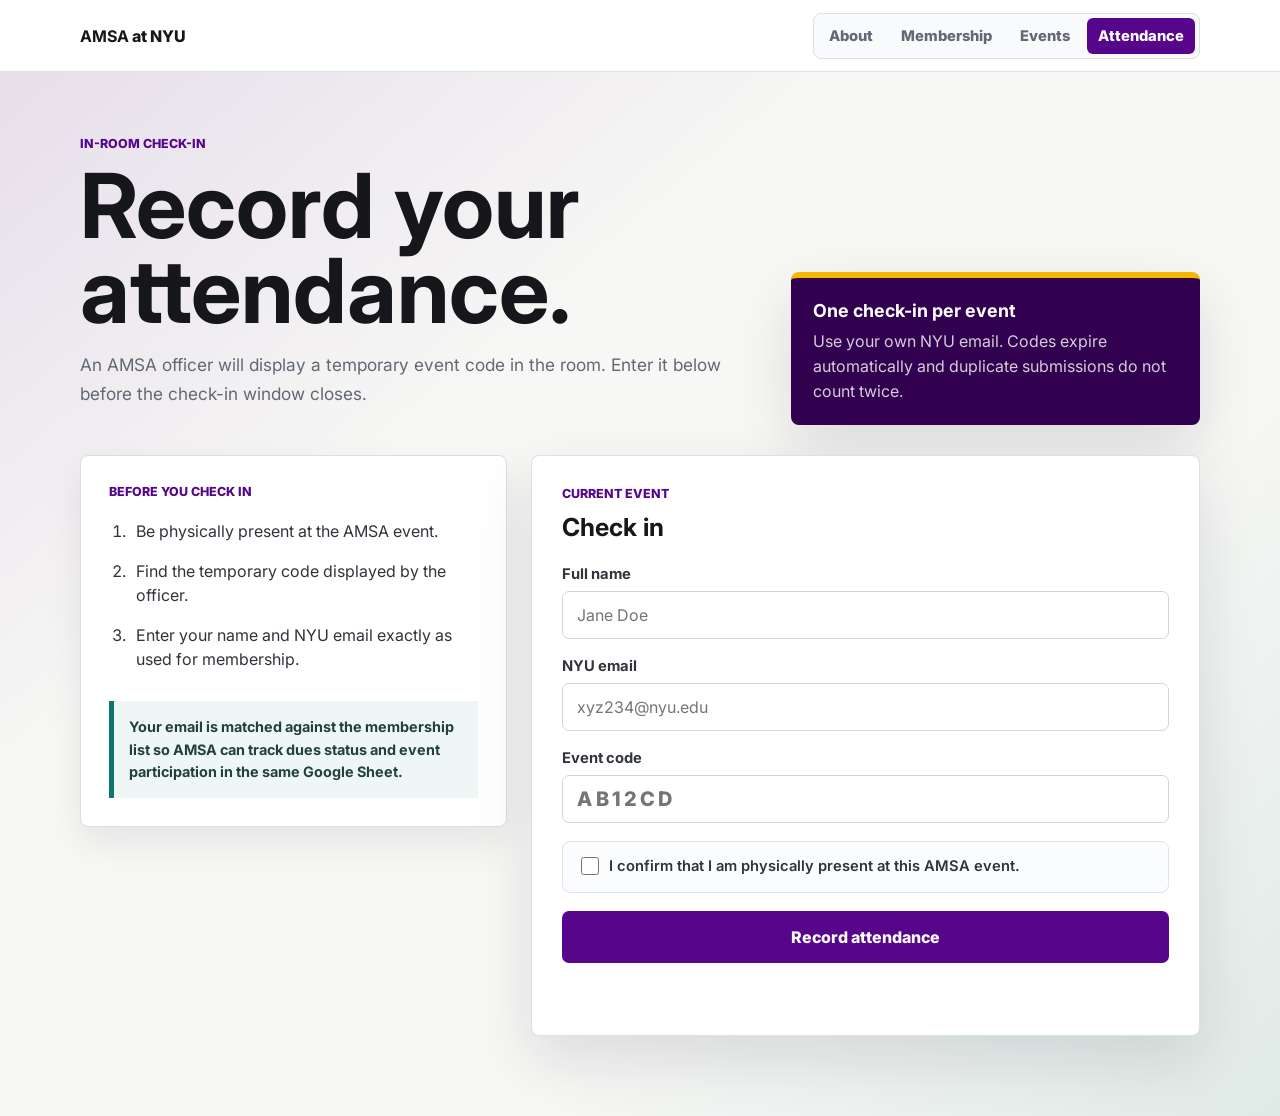
==== attendance.html @ e2c74c84 "Add secure event attendance tracking" ====
<!doctype html>
<html lang="en">
  <head>
    <meta charset="UTF-8" />
    <meta name="viewport" content="width=device-width, initial-scale=1.0" />
    <title>AMSA at NYU Attendance</title>
    <link rel="icon" href="assets/favicon.svg" type="image/svg+xml" />
    <link rel="preconnect" href="https://fonts.googleapis.com" />
    <link rel="preconnect" href="https://fonts.gstatic.com" crossorigin />
    <link
      href="https://fonts.googleapis.com/css2?family=Inter:wght@400;500;600;700;800&display=swap"
      rel="stylesheet"
    />
    <link rel="stylesheet" href="styles.css" />
  </head>
  <body>
    <header class="site-header">
      <a class="site-brand" href="index.html">
        <span><strong>AMSA</strong> at NYU</span>
      </a>
      <nav class="site-nav" aria-label="Primary navigation">
        <a href="index.html">About</a>
        <a href="membership.html">Membership</a>
        <a href="events.html">Events</a>
        <a class="is-active" href="attendance.html">Attendance</a>
      </nav>
    </header>

    <main class="attendance-page">
      <section class="attendance-intro">
        <div>
          <p class="section-kicker">In-room check-in</p>
          <h1>Record your attendance.</h1>
          <p>
            An AMSA officer will display a temporary event code in the room.
            Enter it below before the check-in window closes.
          </p>
        </div>
        <aside class="attendance-rule" aria-label="How attendance check-in works">
          <strong>One check-in per event</strong>
          <p>
            Use your own NYU email. Codes expire automatically and duplicate
            submissions do not count twice.
          </p>
        </aside>
      </section>

      <section class="attendance-workspace" aria-label="Event attendance form">
        <div class="attendance-steps">
          <p class="section-kicker">Before you check in</p>
          <ol>
            <li>Be physically present at the AMSA event.</li>
            <li>Find the temporary code displayed by the officer.</li>
            <li>Enter your name and NYU email exactly as used for membership.</li>
          </ol>
          <p class="attendance-note">
            Your email is matched against the membership list so AMSA can track
            dues status and event participation in the same Google Sheet.
          </p>
        </div>

        <form class="signup-form attendance-form" id="attendanceForm">
          <div class="form-header">
            <p class="section-kicker">Current event</p>
            <h2>Check in</h2>
          </div>

          <label>
            <span>Full name</span>
            <input
              id="attendanceName"
              name="fullName"
              type="text"
              autocomplete="name"
              placeholder="Jane Doe"
              required
            />
          </label>

          <label>
            <span>NYU email</span>
            <input
              id="attendanceEmail"
              name="email"
              type="email"
              autocomplete="email"
              placeholder="xyz234@nyu.edu"
              pattern="^[A-Za-z0-9._%+-]+@nyu\.edu$"
              required
            />
          </label>

          <label>
            <span>Event code</span>
            <input
              id="attendanceCode"
              name="eventCode"
              class="event-code-input"
              type="text"
              inputmode="text"
              autocomplete="one-time-code"
              autocapitalize="characters"
              maxlength="8"
              placeholder="AB12CD"
              required
            />
          </label>

          <label class="check-row">
            <input id="inRoom" name="inRoom" type="checkbox" required />
            <span>I confirm that I am physically present at this AMSA event.</span>
          </label>

          <button class="submit-button" type="submit">
            <span>Record attendance</span>
          </button>

          <p class="status" id="attendanceStatus" role="status" aria-live="polite"></p>
        </form>
      </section>
    </main>

    <script src="config.js"></script>
    <script src="attendance.js"></script>
  </body>
</html>
---- styles.css ----
:root {
  color-scheme: light;
  --ink: #16171a;
  --muted: #626874;
  --line: #d9dde5;
  --panel: #ffffff;
  --soft: #f4f6f8;
  --violet: #57068c;
  --violet-dark: #31004f;
  --gold: #f5b700;
  --teal: #0f766e;
  --coral: #c2410c;
  --sky: #0ea5e9;
  --shadow: 0 24px 60px rgba(17, 24, 39, 0.12);
}

* {
  box-sizing: border-box;
}

body {
  margin: 0;
  font-family: Inter, system-ui, -apple-system, BlinkMacSystemFont, "Segoe UI", sans-serif;
  color: var(--ink);
  background: var(--soft);
}

a {
  color: inherit;
}

button,
input {
  font: inherit;
}

.site-header {
  position: sticky;
  top: 0;
  z-index: 10;
  display: flex;
  align-items: center;
  justify-content: space-between;
  gap: 20px;
  min-height: 72px;
  padding: 12px max(20px, calc((100vw - 1120px) / 2));
  border-bottom: 1px solid rgba(217, 221, 229, 0.86);
  background: rgba(255, 255, 255, 0.92);
  backdrop-filter: blur(16px);
}

.site-brand {
  display: inline-flex;
  align-items: center;
  color: var(--ink);
  font-weight: 800;
  text-decoration: none;
}

.site-brand span {
  white-space: nowrap;
}

.site-nav {
  display: flex;
  align-items: center;
  gap: 6px;
  padding: 4px;
  border: 1px solid var(--line);
  border-radius: 8px;
  background: #f9fafb;
}

.site-nav a {
  padding: 9px 11px;
  border-radius: 6px;
  color: var(--muted);
  font-size: 0.92rem;
  font-weight: 800;
  text-decoration: none;
}

.site-nav a:hover,
.site-nav a.is-active {
  color: #fff;
  background: var(--violet);
}

.page-shell {
  min-height: 100vh;
  background: #f7f7f5;
}

.about-page {
  background:
    linear-gradient(140deg, rgba(87, 6, 140, 0.09), transparent 34%),
    linear-gradient(315deg, rgba(14, 165, 233, 0.11), transparent 32%),
    #f7f7f5;
}

.about-hero {
  width: min(1120px, calc(100% - 40px));
  min-height: calc(100vh - 72px);
  margin: 0 auto;
  padding: 66px 0 48px;
  display: grid;
  grid-template-columns: minmax(0, 1.08fr) minmax(220px, 0.52fr);
  gap: 54px;
  align-items: center;
}

.about-hero h1 {
  max-width: 840px;
  color: var(--ink);
  font-size: clamp(3.1rem, 7vw, 6.9rem);
}

.about-hero p {
  max-width: 720px;
  color: var(--muted);
  font-size: clamp(1.02rem, 1.8vw, 1.24rem);
  line-height: 1.65;
}

.about-hero__mark {
  display: grid;
  place-items: center;
  min-height: 360px;
  border-radius: 8px;
  background:
    linear-gradient(135deg, rgba(87, 6, 140, 0.12), rgba(14, 165, 233, 0.12)),
    #fff;
  box-shadow: 0 24px 60px rgba(17, 24, 39, 0.1);
}

.about-hero__mark img {
  width: min(260px, 44vw);
  height: auto;
  filter: drop-shadow(0 24px 52px rgba(87, 6, 140, 0.22));
}

.hero-actions {
  display: flex;
  align-items: center;
  gap: 12px;
  flex-wrap: wrap;
}

.primary-link {
  display: inline-flex;
  align-items: center;
  justify-content: center;
  min-height: 48px;
  margin-top: 10px;
  padding: 0 16px;
  border-radius: 7px;
  color: #fff;
  background: var(--violet);
  font-weight: 800;
  text-decoration: none;
  box-shadow: 0 14px 28px rgba(87, 6, 140, 0.2);
  transition: transform 160ms ease, box-shadow 160ms ease, background 160ms ease;
}

.primary-link:hover {
  background: var(--violet-dark);
  box-shadow: 0 18px 34px rgba(87, 6, 140, 0.28);
  transform: translateY(-2px);
}

.secondary-link {
  display: inline-flex;
  align-items: center;
  justify-content: center;
  min-height: 48px;
  margin-top: 10px;
  padding: 0 16px;
  border: 1px solid rgba(87, 6, 140, 0.24);
  border-radius: 7px;
  color: var(--violet);
  background: #fff;
  font-weight: 800;
  text-decoration: none;
  transition: transform 160ms ease, box-shadow 160ms ease, border-color 160ms ease;
}

.secondary-link:hover {
  border-color: var(--violet);
  box-shadow: 0 14px 28px rgba(17, 24, 39, 0.1);
  transform: translateY(-2px);
}

.about-band {
  background:
    linear-gradient(90deg, var(--violet), #7c3aed 56%, var(--teal));
  color: #fff;
}

.about-band p {
  width: min(1120px, calc(100% - 40px));
  margin: 0 auto;
  padding: 36px 0;
  font-size: clamp(1.12rem, 2vw, 1.45rem);
  font-weight: 800;
  line-height: 1.45;
}

.about-story {
  width: min(1120px, calc(100% - 40px));
  margin: 0 auto;
  padding: 62px 0 0;
  display: grid;
  grid-template-columns: minmax(240px, 0.8fr) minmax(0, 1.2fr);
  gap: 42px;
}

.about-story h2 {
  font-size: clamp(2rem, 4.4vw, 4.2rem);
  line-height: 1;
}

.about-story__copy {
  display: grid;
  gap: 16px;
}

.about-story__copy p {
  margin: 0;
  color: #30343b;
  font-size: 1.03rem;
  line-height: 1.68;
}

.about-grid,
.about-split,
.about-connect {
  width: min(1120px, calc(100% - 40px));
  margin: 0 auto;
}

.about-grid {
  padding: 58px 0;
  display: grid;
  grid-template-columns: repeat(3, 1fr);
  gap: 16px;
}

.about-grid article {
  min-height: 260px;
  padding: 24px;
  border: 1px solid var(--line);
  border-radius: 8px;
  background: #fff;
  box-shadow: 0 16px 36px rgba(17, 24, 39, 0.08);
  transition:
    transform 180ms ease,
    box-shadow 180ms ease,
    border-color 180ms ease,
    background 180ms ease;
}

.about-grid article:nth-child(1) {
  border-top: 6px solid var(--violet);
}

.about-grid article:nth-child(2) {
  border-top: 6px solid var(--teal);
}

.about-grid article:nth-child(3) {
  border-top: 6px solid var(--gold);
}

.about-grid article:hover {
  border-color: rgba(87, 6, 140, 0.34);
  background: #fffdf7;
  box-shadow: 0 24px 48px rgba(17, 24, 39, 0.14);
  transform: translateY(-8px);
}

.about-grid h2 {
  font-size: 1.45rem;
}

.about-grid p {
  color: var(--muted);
  line-height: 1.58;
}

.about-split {
  padding: 0 0 70px;
  display: grid;
  grid-template-columns: minmax(220px, 0.7fr) minmax(0, 1.3fr);
  gap: 34px;
}

.about-split h2 {
  font-size: clamp(2rem, 4vw, 3.5rem);
  line-height: 1;
}

.about-list {
  display: grid;
  gap: 12px;
}

.about-list p {
  margin: 0;
  padding: 16px 18px;
  border-left: 5px solid var(--teal);
  background: #fff;
  color: var(--ink);
  font-weight: 800;
  line-height: 1.45;
}

.about-connect {
  margin-bottom: 70px;
  padding: 30px;
  display: flex;
  align-items: center;
  justify-content: space-between;
  gap: 24px;
  border-radius: 8px;
  color: #fff;
  background:
    linear-gradient(135deg, rgba(49, 0, 79, 0.96), rgba(87, 6, 140, 0.9)),
    var(--violet);
  box-shadow: var(--shadow);
}

.about-connect h2 {
  max-width: 720px;
  margin-bottom: 0;
  font-size: clamp(1.6rem, 3vw, 2.6rem);
}

.about-connect .section-kicker {
  color: #e9d5ff;
}

.connect-links {
  display: flex;
  flex-direction: column;
  gap: 12px;
  align-items: stretch;
  justify-content: center;
}

.secondary-link--light {
  flex: 0 0 auto;
  border-color: rgba(255, 255, 255, 0.42);
  color: var(--violet);
  background: #fff;
}

.hero {
  position: relative;
  min-height: clamp(460px, 62vh, 660px);
  display: flex;
  align-items: end;
  overflow: hidden;
  isolation: isolate;
}

.hero__image,
.hero__shade {
  position: absolute;
  inset: 0;
}

.hero__image {
  width: 100%;
  height: 100%;
  object-fit: cover;
  z-index: -2;
}

.hero__shade {
  background:
    linear-gradient(90deg, rgba(9, 10, 13, 0.76) 0%, rgba(9, 10, 13, 0.46) 43%, rgba(9, 10, 13, 0.08) 100%),
    linear-gradient(180deg, rgba(9, 10, 13, 0.03), rgba(9, 10, 13, 0.5));
  z-index: -1;
}

.hero__content {
  width: min(1120px, calc(100% - 40px));
  margin: 0 auto;
  padding: 0 0 62px;
  color: #fff;
}

.hero__brand-row {
  display: flex;
  align-items: center;
  gap: 18px;
  flex-wrap: wrap;
  margin-top: 42px;
  margin-bottom: 20px;
}

.hero__logo {
  display: block;
  height: auto;
  filter: drop-shadow(0 18px 38px rgba(0, 0, 0, 0.24));
}

.hero__logo--nyu {
  width: min(120px, 26vw);
}

.eyebrow,
.section-kicker {
  margin: 0 0 12px;
  font-size: 0.78rem;
  font-weight: 800;
  letter-spacing: 0;
  text-transform: uppercase;
}

.eyebrow {
  color: #d8c8ff;
}

.hero__club-name {
  font-size: clamp(1.05rem, 2.2vw, 1.7rem);
  font-weight: 900;
  color: #fff;
  text-transform: none;
}

.hero__club-name span {
  font-size: 1.45em;
  font-weight: 900;
}

h1,
h2,
p {
  margin-top: 0;
}

h1 {
  max-width: 720px;
  margin-bottom: 18px;
  font-size: clamp(3rem, 7vw, 6.6rem);
  line-height: 0.95;
  letter-spacing: 0;
}

.hero__copy {
  max-width: 620px;
  margin-bottom: 0;
  font-size: clamp(1rem, 2vw, 1.28rem);
  line-height: 1.55;
  color: rgba(255, 255, 255, 0.88);
}

.workspace {
  width: min(1120px, calc(100% - 40px));
  margin: -52px auto 0;
  padding-bottom: 64px;
  position: relative;
  display: grid;
  grid-template-columns: minmax(280px, 0.82fr) minmax(320px, 1.18fr);
  gap: 24px;
}

.payment-panel,
.signup-form {
  background: var(--panel);
  border: 1px solid rgba(217, 221, 229, 0.9);
  border-radius: 8px;
  box-shadow: var(--shadow);
}

.payment-panel {
  padding: 28px;
  display: flex;
  flex-direction: column;
  gap: 26px;
}

.section-kicker {
  color: var(--violet);
}

h2 {
  margin-bottom: 10px;
  font-size: 1.55rem;
  line-height: 1.18;
  letter-spacing: 0;
}

.payment-panel p,
.fine-print {
  color: var(--muted);
  line-height: 1.58;
}

.required-note {
  display: block;
  margin: 10px 0;
  color: var(--ink);
}

.payment-methods {
  display: grid;
  gap: 12px;
}

.payment-method {
  border: 1px solid var(--line);
  border-radius: 8px;
  padding: 16px;
  display: grid;
  gap: 6px;
  background: #fbfcfd;
}

.payment-method span {
  color: var(--muted);
  font-size: 0.86rem;
  font-weight: 700;
}

.payment-method strong {
  overflow-wrap: anywhere;
}

.fine-print {
  margin: auto 0 0;
  font-size: 0.88rem;
}

code {
  padding: 0.14rem 0.32rem;
  border-radius: 5px;
  background: #eef0f4;
}

.signup-form {
  padding: 30px;
  display: grid;
  gap: 18px;
}

.form-header {
  margin-bottom: 4px;
}

.form-header h2 {
  margin-bottom: 0;
}

label {
  display: grid;
  gap: 8px;
}

label > span,
legend {
  color: #30343b;
  font-size: 0.92rem;
  font-weight: 700;
}

input[type="text"],
input[type="email"],
input[type="tel"] {
  width: 100%;
  min-height: 48px;
  border: 1px solid #cfd5df;
  border-radius: 7px;
  padding: 0 14px;
  background: #fff;
  color: var(--ink);
}

input[type="text"]:focus,
input[type="email"]:focus,
input[type="tel"]:focus {
  outline: 3px solid rgba(87, 6, 140, 0.18);
  border-color: var(--violet);
}

fieldset {
  margin: 0;
  padding: 0;
  border: 0;
  display: grid;
  gap: 8px;
}

.segmented {
  display: grid;
  grid-template-columns: 1fr 1fr;
  border: 1px solid #cfd5df;
  border-radius: 8px;
  overflow: hidden;
}

.segmented label {
  display: block;
  cursor: pointer;
}

.segmented input {
  position: absolute;
  opacity: 0;
  pointer-events: none;
}

.segmented span {
  display: grid;
  min-height: 46px;
  place-items: center;
  color: var(--muted);
  font-weight: 800;
  background: #fff;
}

.segmented label + label span {
  border-left: 1px solid #cfd5df;
}

.segmented input:checked + span {
  color: #fff;
  background: var(--teal);
}

.check-row {
  grid-template-columns: 20px 1fr;
  align-items: start;
  gap: 12px;
  padding: 14px;
  border: 1px solid #dfe3ea;
  border-radius: 8px;
  background: #fbfcfd;
}

.check-row input {
  width: 18px;
  height: 18px;
  margin-top: 1px;
  accent-color: var(--violet);
}

.check-row span {
  color: #30343b;
  font-weight: 600;
  line-height: 1.45;
}

.submit-button {
  min-height: 52px;
  border: 0;
  border-radius: 7px;
  background: var(--violet);
  color: #fff;
  font-weight: 800;
  cursor: pointer;
  transition: transform 160ms ease, background 160ms ease;
}

.submit-button:hover {
  background: #46116d;
  transform: translateY(-1px);
}

.submit-button:disabled {
  cursor: progress;
  background: #8e7aa1;
  transform: none;
}

.status {
  min-height: 24px;
  margin: 0;
  color: var(--muted);
  font-weight: 700;
  line-height: 1.45;
}

.status.is-success {
  color: var(--teal);
}

.status.is-error {
  color: var(--coral);
}

.directory-page {
  width: min(1120px, calc(100% - 40px));
  margin: 0 auto;
  padding: 64px 0;
}

.directory-hero {
  max-width: 760px;
  margin-bottom: 28px;
}

.directory-hero h1 {
  color: var(--ink);
}

.directory-hero p {
  color: var(--muted);
  font-size: 1.1rem;
  line-height: 1.6;
}

.directory-toolbar {
  margin-bottom: 18px;
  padding: 14px 16px;
  border: 1px solid var(--line);
  border-radius: 8px;
  background: #fff;
}

.directory-toolbar p {
  margin: 0;
  color: var(--muted);
  font-weight: 700;
}

.listing-grid {
  display: grid;
  grid-template-columns: repeat(auto-fit, minmax(280px, 1fr));
  gap: 16px;
}

.listing-card,
.empty-state {
  min-height: 210px;
  padding: 22px;
  border: 1px solid var(--line);
  border-radius: 8px;
  background: #fff;
  box-shadow: 0 16px 36px rgba(17, 24, 39, 0.08);
}

.attendance-page {
  min-height: calc(100vh - 72px);
  padding: 64px 0 80px;
  background:
    linear-gradient(140deg, rgba(87, 6, 140, 0.1), transparent 34%),
    linear-gradient(315deg, rgba(15, 118, 110, 0.1), transparent 32%),
    #f7f7f5;
}

.attendance-intro,
.attendance-workspace {
  width: min(1120px, calc(100% - 40px));
  margin: 0 auto;
}

.attendance-intro {
  display: grid;
  grid-template-columns: minmax(0, 1.25fr) minmax(260px, 0.75fr);
  gap: 28px;
  align-items: end;
  margin-bottom: 30px;
}

.attendance-intro h1 {
  max-width: 780px;
  font-size: clamp(3rem, 7vw, 6rem);
}

.attendance-intro > div > p:last-child {
  max-width: 680px;
  color: var(--muted);
  font-size: 1.08rem;
  line-height: 1.65;
}

.attendance-rule {
  padding: 22px;
  border-top: 6px solid var(--gold);
  border-radius: 8px;
  color: #fff;
  background: var(--violet-dark);
  box-shadow: var(--shadow);
}

.attendance-rule strong {
  display: block;
  margin-bottom: 8px;
  font-size: 1.12rem;
}

.attendance-rule p {
  margin: 0;
  color: rgba(255, 255, 255, 0.8);
  line-height: 1.55;
}

.attendance-workspace {
  display: grid;
  grid-template-columns: minmax(260px, 0.78fr) minmax(320px, 1.22fr);
  gap: 24px;
  align-items: start;
}

.attendance-steps {
  padding: 28px;
  border: 1px solid var(--line);
  border-radius: 8px;
  background: #fff;
  box-shadow: 0 16px 36px rgba(17, 24, 39, 0.08);
}

.attendance-steps ol {
  margin: 0;
  padding-left: 1.3rem;
  color: #30343b;
}

.attendance-steps li {
  padding: 8px 0 8px 6px;
  line-height: 1.5;
}

.attendance-note {
  margin: 22px 0 0;
  padding: 15px;
  border-left: 5px solid var(--teal);
  background: #eef7f6;
  color: #23403d;
  font-size: 0.9rem;
  font-weight: 700;
  line-height: 1.55;
}

.attendance-form {
  box-shadow: var(--shadow);
}

.event-code-input {
  font-size: 1.25rem;
  font-weight: 800;
  letter-spacing: 0.16em;
  text-transform: uppercase;
}

.listing-card {
  display: flex;
  flex-direction: column;
  gap: 18px;
}

.listing-card h2,
.empty-state h2 {
  margin-bottom: 8px;
  font-size: 1.22rem;
}

.listing-card p,
.empty-state p {
  color: var(--muted);
  line-height: 1.55;
}

.card-kicker,
.card-meta {
  margin-bottom: 8px;
  font-size: 0.84rem;
  font-weight: 800;
}

.card-kicker {
  color: var(--violet);
  text-transform: uppercase;
}

.tag-row {
  display: flex;
  flex-wrap: wrap;
  gap: 8px;
  margin-top: auto;
}

.tag-row span {
  padding: 6px 9px;
  border-radius: 999px;
  background: #eef7f6;
  color: var(--teal);
  font-size: 0.82rem;
  font-weight: 800;
}

.card-link {
  align-self: start;
  padding: 10px 12px;
  border-radius: 7px;
  color: #fff;
  background: var(--violet);
  font-weight: 800;
  text-decoration: none;
}

.empty-state {
  grid-column: 1 / -1;
  display: grid;
  place-content: center;
  text-align: center;
}

@media (max-width: 780px) {
  .site-header {
    position: static;
    align-items: stretch;
    flex-direction: column;
  }

  .site-nav {
    display: grid;
    grid-template-columns: repeat(4, 1fr);
  }

  .site-nav a {
    text-align: center;
  }

  .hero {
    min-height: 540px;
  }

  .hero__content {
    width: min(100% - 32px, 560px);
    padding-bottom: 92px;
  }

  .workspace {
    width: min(100% - 28px, 560px);
    grid-template-columns: 1fr;
    margin-top: -58px;
  }

  .payment-panel,
  .signup-form {
    padding: 22px;
  }

  .segmented {
    grid-template-columns: 1fr;
  }

  .segmented label + label span {
    border-left: 0;
    border-top: 1px solid #cfd5df;
  }

  .about-hero,
  .about-grid,
  .about-split,
  .about-story {
    grid-template-columns: 1fr;
  }

  .about-hero {
    min-height: auto;
    padding-top: 44px;
    gap: 28px;
  }

  .about-hero__mark {
    min-height: 220px;
  }

  .about-grid {
    padding: 34px 0;
  }

  .about-story {
    padding-top: 42px;
    gap: 18px;
  }

  .about-connect {
    align-items: stretch;
    flex-direction: column;
  }

  .attendance-intro,
  .attendance-workspace {
    grid-template-columns: 1fr;
  }

  .attendance-page {
    padding-top: 44px;
  }

  .connect-links {
    justify-content: stretch;
  }

  .secondary-link--light {
    width: 100%;
  }
}

@media (max-width: 480px) {
  .site-brand span {
    white-space: normal;
  }

  .site-nav {
    grid-template-columns: repeat(2, 1fr);
  }
}
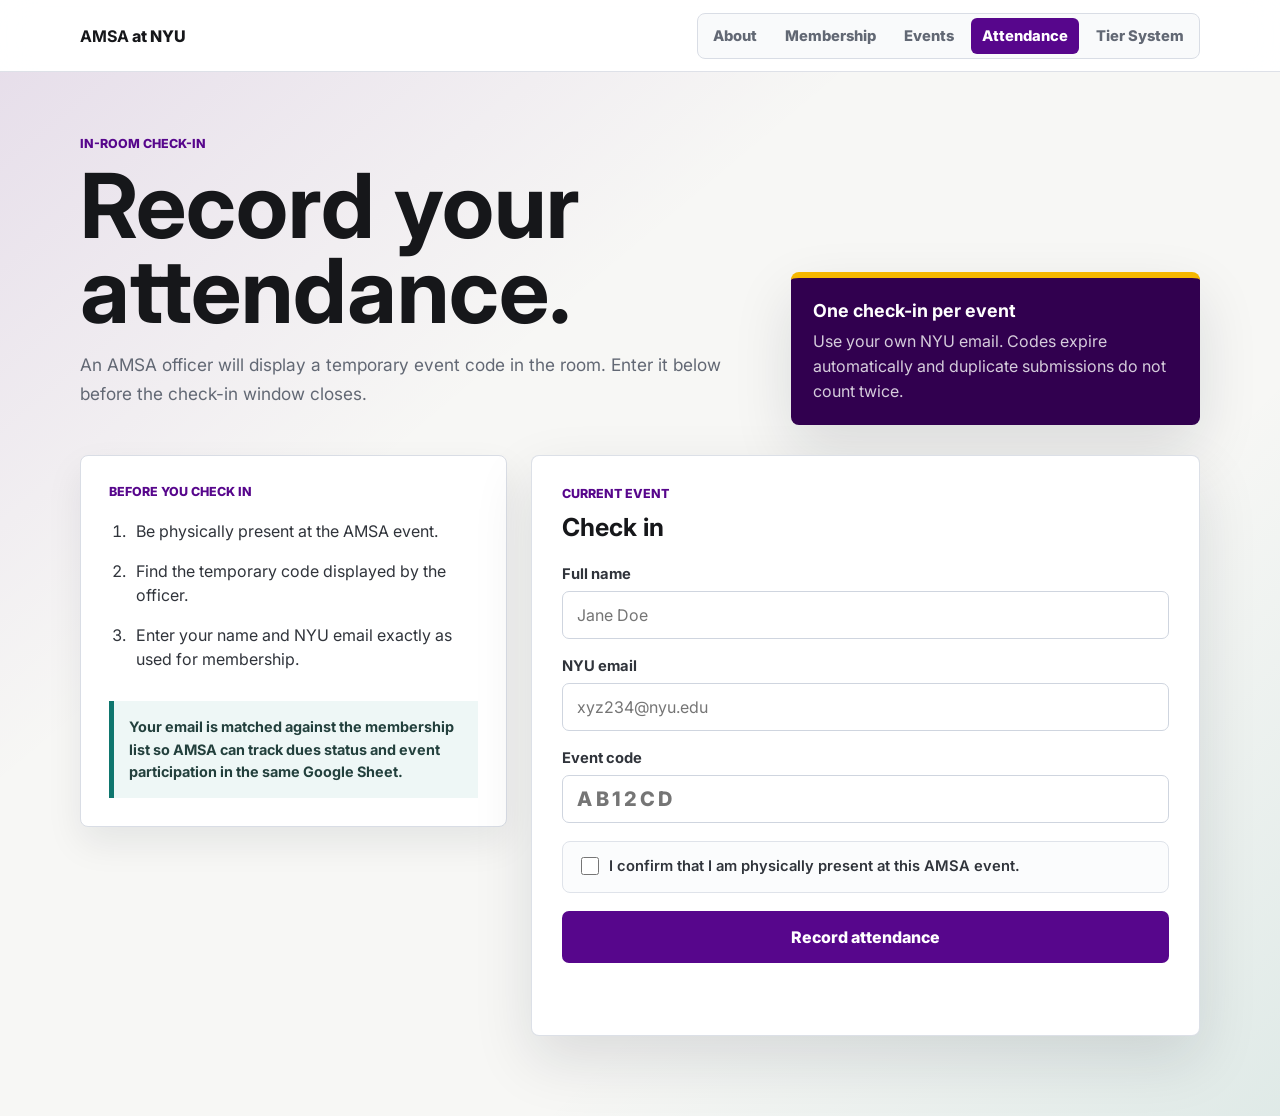
==== commit ae9abf87: "Add membership tier system" ====
--- a/attendance.html
+++ b/attendance.html
@@ -11,7 +11,7 @@
       href="https://fonts.googleapis.com/css2?family=Inter:wght@400;500;600;700;800&display=swap"
       rel="stylesheet"
     />
-    <link rel="stylesheet" href="styles.css" />
+    <link rel="stylesheet" href="styles.css?v=tiers-1" />
   </head>
   <body>
     <header class="site-header">
@@ -23,6 +23,7 @@
         <a href="membership.html">Membership</a>
         <a href="events.html">Events</a>
         <a class="is-active" href="attendance.html">Attendance</a>
+        <a href="tiers.html">Tier System</a>
       </nav>
     </header>
 
@@ -121,6 +122,6 @@
     </main>
 
     <script src="config.js"></script>
-    <script src="attendance.js"></script>
+    <script src="attendance.js?v=2"></script>
   </body>
 </html>
--- a/styles.css
+++ b/styles.css
@@ -18,6 +18,10 @@
   box-sizing: border-box;
 }
 
+[hidden] {
+  display: none !important;
+}
+
 body {
   margin: 0;
   font-family: Inter, system-ui, -apple-system, BlinkMacSystemFont, "Segoe UI", sans-serif;
@@ -845,6 +849,226 @@
   text-transform: uppercase;
 }
 
+.tier-page {
+  min-height: calc(100vh - 72px);
+  padding: 64px 0 80px;
+  background:
+    linear-gradient(140deg, rgba(87, 6, 140, 0.11), transparent 33%),
+    linear-gradient(315deg, rgba(245, 183, 0, 0.12), transparent 34%),
+    #f7f7f5;
+}
+
+.tier-hero,
+.tier-steps,
+.tier-grid,
+.tier-tracking,
+.tier-cta {
+  width: min(1120px, calc(100% - 40px));
+  margin: 0 auto;
+}
+
+.tier-hero {
+  display: grid;
+  grid-template-columns: minmax(0, 1.25fr) minmax(240px, 0.55fr);
+  gap: 44px;
+  align-items: center;
+  padding-bottom: 52px;
+}
+
+.tier-hero h1 {
+  max-width: 850px;
+  font-size: clamp(3rem, 7vw, 6.5rem);
+}
+
+.tier-hero > div > p:last-of-type {
+  max-width: 680px;
+  color: var(--muted);
+  font-size: 1.1rem;
+  line-height: 1.65;
+}
+
+.tier-hero__badge {
+  aspect-ratio: 1;
+  display: grid;
+  place-content: center;
+  border: 10px solid rgba(245, 183, 0, 0.82);
+  border-radius: 50%;
+  color: #fff;
+  text-align: center;
+  background: linear-gradient(145deg, var(--violet), var(--violet-dark));
+  box-shadow: 0 28px 58px rgba(49, 0, 79, 0.26);
+}
+
+.tier-hero__badge span {
+  font-size: clamp(4rem, 9vw, 7rem);
+  font-weight: 800;
+  line-height: 0.85;
+}
+
+.tier-hero__badge strong {
+  margin-top: 12px;
+  letter-spacing: 0.2em;
+}
+
+.tier-steps {
+  display: grid;
+  grid-template-columns: repeat(3, 1fr);
+  gap: 14px;
+  margin-bottom: 24px;
+}
+
+.tier-steps article {
+  padding: 22px;
+  border: 1px solid var(--line);
+  border-radius: 8px;
+  background: #fff;
+}
+
+.tier-steps article > span {
+  color: var(--violet);
+  font-size: 0.82rem;
+  font-weight: 800;
+}
+
+.tier-steps h2 {
+  margin-top: 12px;
+}
+
+.tier-steps p {
+  margin: 0;
+  color: var(--muted);
+  line-height: 1.55;
+}
+
+.tier-grid {
+  display: grid;
+  grid-template-columns: repeat(2, minmax(0, 1fr));
+  gap: 20px;
+}
+
+.tier-card {
+  padding: 30px;
+  border: 1px solid var(--line);
+  border-radius: 8px;
+  background: #fff;
+  box-shadow: var(--shadow);
+}
+
+.tier-card--one {
+  border-top: 8px solid var(--teal);
+}
+
+.tier-card--two {
+  border-top: 8px solid var(--gold);
+  background: linear-gradient(160deg, #fff, #fff9e9);
+}
+
+.tier-card__heading {
+  display: flex;
+  align-items: start;
+  justify-content: space-between;
+  gap: 20px;
+}
+
+.tier-card__heading h2 {
+  font-size: clamp(1.8rem, 3vw, 2.7rem);
+}
+
+.tier-number {
+  flex: 0 0 auto;
+  display: grid;
+  width: 64px;
+  height: 64px;
+  place-items: center;
+  border-radius: 50%;
+  color: #fff;
+  background: var(--violet);
+  font-size: 1.55rem;
+  font-weight: 800;
+}
+
+.tier-card__summary {
+  color: var(--muted);
+  font-size: 1.02rem;
+  line-height: 1.6;
+}
+
+.tier-card ul {
+  margin: 24px 0 10px;
+  padding: 0;
+  display: grid;
+  gap: 12px;
+  list-style: none;
+}
+
+.tier-card li {
+  position: relative;
+  padding-left: 26px;
+  color: #30343b;
+  font-weight: 700;
+  line-height: 1.45;
+}
+
+.tier-card li::before {
+  content: "✓";
+  position: absolute;
+  left: 0;
+  color: var(--teal);
+  font-weight: 800;
+}
+
+.tier-card__action {
+  width: 100%;
+  margin-top: 22px;
+}
+
+.tier-tracking,
+.tier-cta {
+  margin-top: 24px;
+  padding: 28px;
+  display: grid;
+  grid-template-columns: minmax(240px, 0.8fr) minmax(0, 1.2fr);
+  gap: 30px;
+  align-items: center;
+  border-radius: 8px;
+}
+
+.tier-tracking {
+  border: 1px solid var(--line);
+  background: #fff;
+}
+
+.tier-tracking h2,
+.tier-tracking p {
+  margin-bottom: 0;
+}
+
+.tier-tracking > p {
+  color: var(--muted);
+  line-height: 1.65;
+}
+
+.tier-cta {
+  grid-template-columns: 1fr auto;
+  color: #fff;
+  background: linear-gradient(135deg, var(--violet-dark), var(--violet));
+  box-shadow: var(--shadow);
+}
+
+.tier-cta .section-kicker {
+  color: #e9d5ff;
+}
+
+.tier-cta h2 {
+  margin-bottom: 0;
+  font-size: clamp(1.7rem, 3vw, 2.6rem);
+}
+
+.tier-cta .primary-link {
+  color: var(--violet);
+  background: #fff;
+}
+
 .listing-card {
   display: flex;
   flex-direction: column;
@@ -917,7 +1141,7 @@
 
   .site-nav {
     display: grid;
-    grid-template-columns: repeat(4, 1fr);
+    grid-template-columns: repeat(5, minmax(0, 1fr));
   }
 
   .site-nav a {
@@ -993,6 +1217,30 @@
     padding-top: 44px;
   }
 
+  .tier-hero,
+  .tier-grid,
+  .tier-tracking,
+  .tier-cta {
+    grid-template-columns: 1fr;
+  }
+
+  .tier-hero__badge {
+    width: min(280px, 72vw);
+    margin: 0 auto;
+  }
+
+  .tier-steps {
+    grid-template-columns: 1fr;
+  }
+
+  .tier-cta {
+    align-items: stretch;
+  }
+
+  .tier-cta .primary-link {
+    width: 100%;
+  }
+
   .connect-links {
     justify-content: stretch;
   }
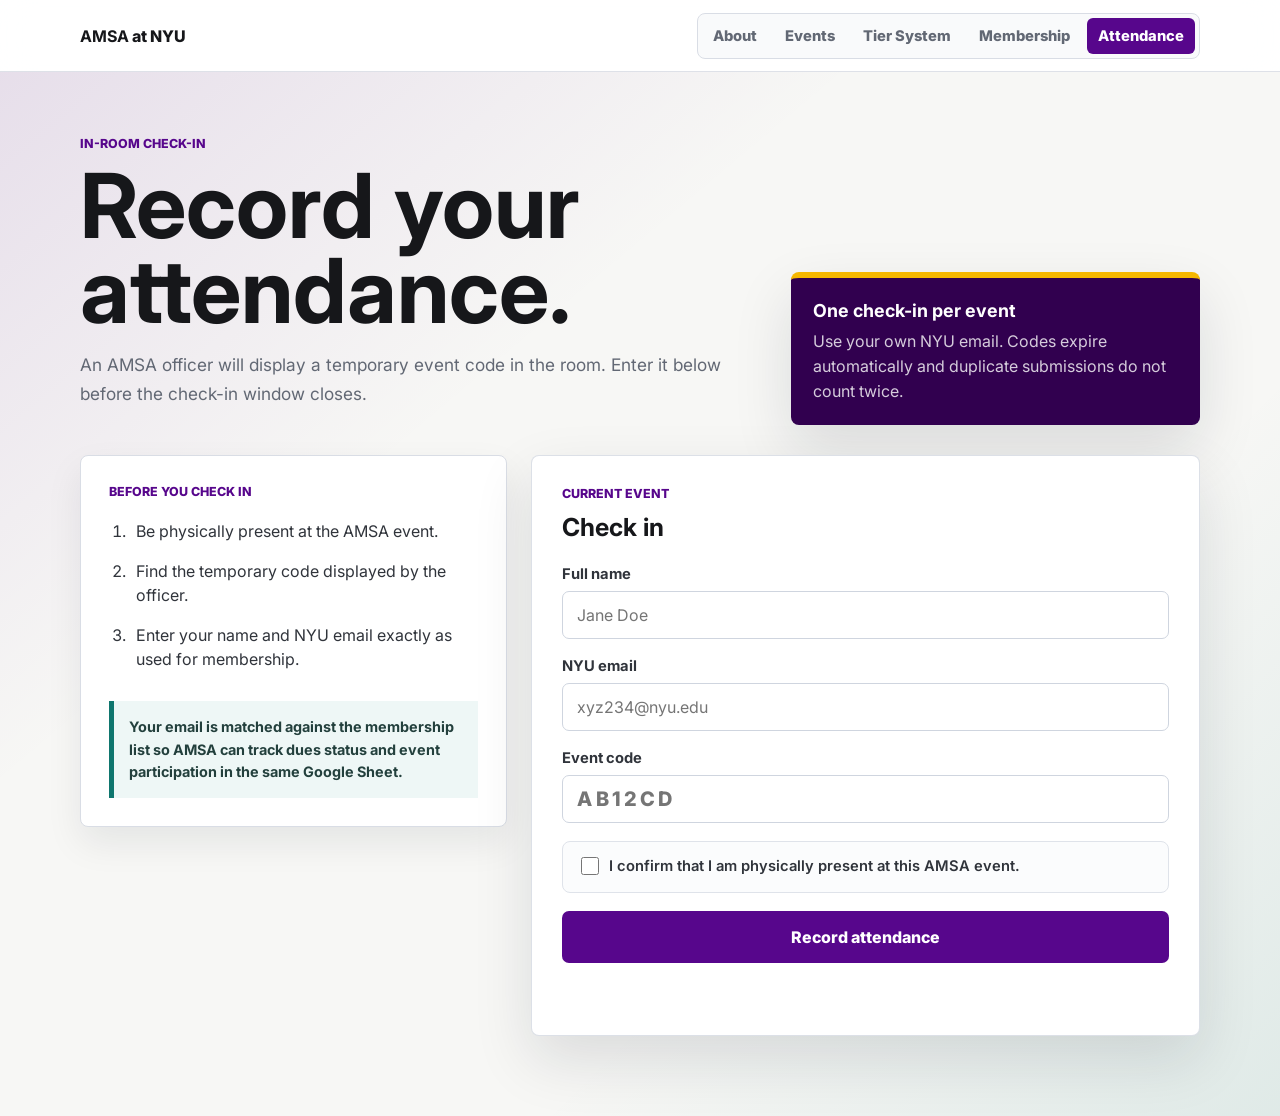
==== commit 46da65d6: "Optimize navigation order" ====
--- a/attendance.html
+++ b/attendance.html
@@ -20,10 +20,10 @@
       </a>
       <nav class="site-nav" aria-label="Primary navigation">
         <a href="index.html">About</a>
+        <a href="events.html">Events</a>
+        <a href="tiers.html">Tier System</a>
         <a href="membership.html">Membership</a>
-        <a href="events.html">Events</a>
         <a class="is-active" href="attendance.html">Attendance</a>
-        <a href="tiers.html">Tier System</a>
       </nav>
     </header>
 
